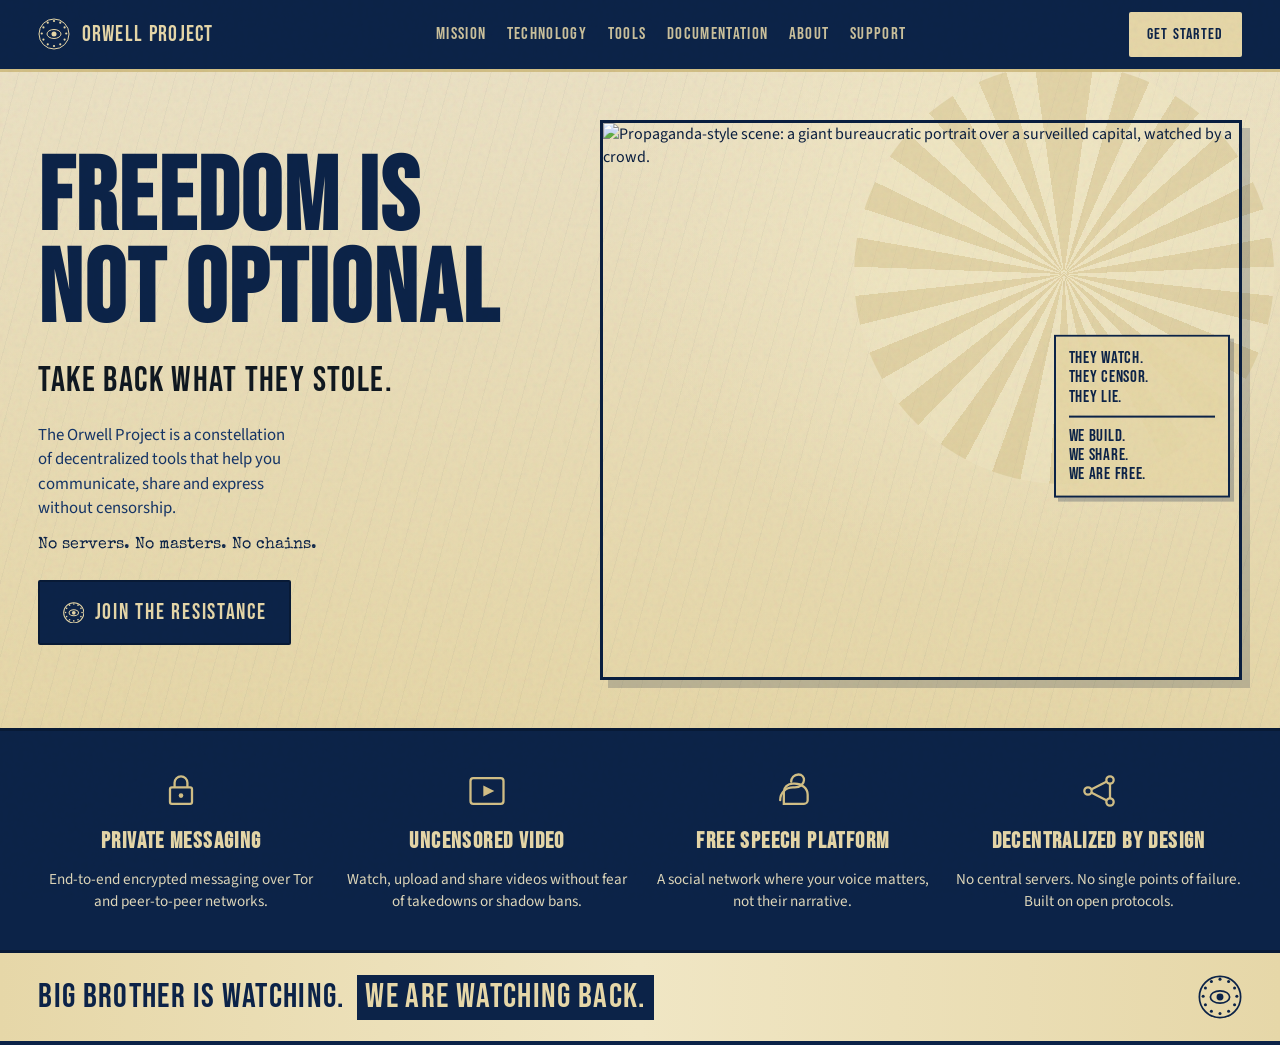
==== index.html @ 7c67a2e1 "Publish public foundation: README, design memory, and UX mockups. Document the threat model and prod" ====
<!DOCTYPE html>
<html lang="en">
  <head>
    <meta charset="UTF-8" />
    <meta name="viewport" content="width=device-width, initial-scale=1.0" />
    <title>Orwell Project — Freedom Is Not Optional</title>
    <meta
      name="description"
      content="A constellation of decentralized tools to communicate, share and express without censorship. No servers. No masters. No chains."
    />
    <link rel="preconnect" href="https://fonts.googleapis.com" />
    <link rel="preconnect" href="https://fonts.gstatic.com" crossorigin />
    <link
      href="https://fonts.googleapis.com/css2?family=Bebas+Neue&family=Special+Elite&family=Source+Sans+3:wght@400;600;700&display=swap"
      rel="stylesheet"
    />
    <link rel="stylesheet" href="styles.css" />
  </head>
  <body>
    <div class="grain" aria-hidden="true"></div>

    <header class="site-header">
      <a class="brand" href="#top" aria-label="Orwell Project home">
        <span class="brand__mark" aria-hidden="true">
          <svg viewBox="0 0 64 64" fill="none" xmlns="http://www.w3.org/2000/svg">
            <circle cx="32" cy="32" r="30" stroke="currentColor" stroke-width="2" />
            <g fill="currentColor">
              <circle cx="32" cy="6" r="2.2" />
              <circle cx="44.5" cy="9.4" r="2.2" />
              <circle cx="53.2" cy="18.8" r="2.2" />
              <circle cx="56.5" cy="31" r="2.2" />
              <circle cx="53.2" cy="43.2" r="2.2" />
              <circle cx="44.5" cy="52.6" r="2.2" />
              <circle cx="32" cy="56" r="2.2" />
              <circle cx="19.5" cy="52.6" r="2.2" />
              <circle cx="10.8" cy="43.2" r="2.2" />
              <circle cx="7.5" cy="31" r="2.2" />
              <circle cx="10.8" cy="18.8" r="2.2" />
              <circle cx="19.5" cy="9.4" r="2.2" />
            </g>
            <ellipse cx="32" cy="32" rx="14" ry="9" stroke="currentColor" stroke-width="2" />
            <circle cx="32" cy="32" r="5" fill="currentColor" />
          </svg>
        </span>
        <span class="brand__name">Orwell Project</span>
      </a>

      <nav class="nav" aria-label="Primary">
        <a href="#mission">Mission</a>
        <a href="#technology">Technology</a>
        <a href="#tools">Tools</a>
        <a href="#documentation">Documentation</a>
        <a href="#about">About</a>
        <a href="#support">Support</a>
      </nav>

      <a class="btn btn--sand" href="#get-started">Get Started</a>
    </header>

    <main id="top">
      <section class="hero">
        <div class="hero__copy">
          <h1 class="hero__title">
            <span class="line">Freedom is</span>
            <span class="line">not optional</span>
          </h1>
          <p class="hero__kicker">Take back what they stole.</p>
          <p class="hero__lead">
            The Orwell Project is a constellation of decentralized tools that help
            you communicate, share and express without censorship.
          </p>
          <p class="hero__credo">No servers. No masters. No chains.</p>
          <a class="btn btn--navy btn--xl" href="#get-started">
            <span class="btn__icon" aria-hidden="true">
              <svg viewBox="0 0 64 64" fill="none" xmlns="http://www.w3.org/2000/svg">
                <circle cx="32" cy="32" r="30" stroke="currentColor" stroke-width="3" />
                <g fill="currentColor">
                  <circle cx="32" cy="6" r="2.4" />
                  <circle cx="44.5" cy="9.4" r="2.4" />
                  <circle cx="53.2" cy="18.8" r="2.4" />
                  <circle cx="56.5" cy="31" r="2.4" />
                  <circle cx="53.2" cy="43.2" r="2.4" />
                  <circle cx="44.5" cy="52.6" r="2.4" />
                  <circle cx="32" cy="56" r="2.4" />
                  <circle cx="19.5" cy="52.6" r="2.4" />
                  <circle cx="10.8" cy="43.2" r="2.4" />
                  <circle cx="7.5" cy="31" r="2.4" />
                  <circle cx="10.8" cy="18.8" r="2.4" />
                  <circle cx="19.5" cy="9.4" r="2.4" />
                </g>
                <ellipse cx="32" cy="32" rx="14" ry="9" stroke="currentColor" stroke-width="3" />
                <circle cx="32" cy="32" r="5.5" fill="currentColor" />
              </svg>
            </span>
            Join the Resistance
          </a>
        </div>

        <div class="hero__art">
          <div class="hero__sunburst" aria-hidden="true"></div>
          <img
            class="hero__image"
            src="assets/hero-propaganda.png"
            alt="Propaganda-style scene: a giant bureaucratic portrait over a surveilled capital, watched by a crowd."
            width="1200"
            height="900"
          />
          <aside class="manifesto" aria-label="Manifesto">
            <p>They watch.<br />They censor.<br />They lie.</p>
            <hr />
            <p>We build.<br />We share.<br />We are free.</p>
          </aside>
        </div>
      </section>

      <section class="pillars" id="tools" aria-label="Core tools">
        <article class="pillar">
          <div class="pillar__icon" aria-hidden="true">
            <svg viewBox="0 0 48 48" fill="none">
              <rect x="12" y="20" width="24" height="18" rx="2" stroke="currentColor" stroke-width="2.5" />
              <path d="M17 20v-5a7 7 0 0 1 14 0v5" stroke="currentColor" stroke-width="2.5" />
              <circle cx="24" cy="29" r="2.5" fill="currentColor" />
            </svg>
          </div>
          <h2>Private Messaging</h2>
          <p>End-to-end encrypted messaging over Tor and peer-to-peer networks.</p>
        </article>

        <article class="pillar">
          <div class="pillar__icon" aria-hidden="true">
            <svg viewBox="0 0 48 48" fill="none">
              <rect x="6" y="10" width="36" height="28" rx="3" stroke="currentColor" stroke-width="2.5" />
              <path d="M20 18v12l12-6-12-6z" fill="currentColor" />
            </svg>
          </div>
          <h2>Uncensored Video</h2>
          <p>Watch, upload and share videos without fear of takedowns or shadow bans.</p>
        </article>

        <article class="pillar">
          <div class="pillar__icon" aria-hidden="true">
            <svg viewBox="0 0 48 48" fill="none">
              <path
                d="M10 34c0-8 6-14 14-14h2c6 0 10-4 10-8 0-3-2-6-6-6-5 0-8 4-8 8"
                stroke="currentColor"
                stroke-width="2.5"
                stroke-linecap="round"
              />
              <path
                d="M14 38h22a4 4 0 0 0 4-4v-6c0-7-6-12-14-12h-2c-6 0-10 4-10 9v13z"
                stroke="currentColor"
                stroke-width="2.5"
              />
            </svg>
          </div>
          <h2>Free Speech Platform</h2>
          <p>A social network where your voice matters, not their narrative.</p>
        </article>

        <article class="pillar">
          <div class="pillar__icon" aria-hidden="true">
            <svg viewBox="0 0 48 48" fill="none">
              <circle cx="12" cy="24" r="4" stroke="currentColor" stroke-width="2.5" />
              <circle cx="36" cy="12" r="4" stroke="currentColor" stroke-width="2.5" />
              <circle cx="36" cy="36" r="4" stroke="currentColor" stroke-width="2.5" />
              <path d="M16 22l16-8M16 26l16 8M36 16v16" stroke="currentColor" stroke-width="2.5" />
            </svg>
          </div>
          <h2>Decentralized by Design</h2>
          <p>No central servers. No single points of failure. Built on open protocols.</p>
        </article>
      </section>

      <section class="watch-bar" aria-label="Closing slogan">
        <p>
          <span>Big Brother is watching.</span>
          <strong>We are watching back.</strong>
        </p>
        <span class="watch-bar__mark" aria-hidden="true">
          <svg viewBox="0 0 64 64" fill="none" xmlns="http://www.w3.org/2000/svg">
            <circle cx="32" cy="32" r="30" stroke="currentColor" stroke-width="2.5" />
            <g fill="currentColor">
              <circle cx="32" cy="6" r="2.2" />
              <circle cx="44.5" cy="9.4" r="2.2" />
              <circle cx="53.2" cy="18.8" r="2.2" />
              <circle cx="56.5" cy="31" r="2.2" />
              <circle cx="53.2" cy="43.2" r="2.2" />
              <circle cx="44.5" cy="52.6" r="2.2" />
              <circle cx="32" cy="56" r="2.2" />
              <circle cx="19.5" cy="52.6" r="2.2" />
              <circle cx="10.8" cy="43.2" r="2.2" />
              <circle cx="7.5" cy="31" r="2.2" />
              <circle cx="10.8" cy="18.8" r="2.2" />
              <circle cx="19.5" cy="9.4" r="2.2" />
            </g>
            <ellipse cx="32" cy="32" rx="14" ry="9" stroke="currentColor" stroke-width="2.5" />
            <circle cx="32" cy="32" r="5" fill="currentColor" />
          </svg>
        </span>
      </section>
    </main>
  </body>
</html>
---- styles.css ----
:root {
  --navy: #0c2348;
  --navy-deep: #081a36;
  --navy-mid: #143466;
  --sand: #e6d7a8;
  --sand-deep: #d2bf86;
  --sand-soft: #f0e6c4;
  --ink: #101820;
  --cream: #ebe1c4;
  --halo: rgba(230, 215, 168, 0.18);

  --font-display: "Bebas Neue", "Arial Narrow", Impact, sans-serif;
  --font-stamp: "Special Elite", "Courier New", monospace;
  --font-body: "Source Sans 3", "Segoe UI", sans-serif;

  --header-h: 4.25rem;
  --radius: 2px;
}

*,
*::before,
*::after {
  box-sizing: border-box;
}

html {
  scroll-behavior: smooth;
}

body {
  margin: 0;
  min-height: 100vh;
  color: var(--navy);
  font-family: var(--font-body);
  background: var(--cream);
  line-height: 1.45;
  overflow-x: hidden;
}

img {
  max-width: 100%;
  display: block;
}

a {
  color: inherit;
  text-decoration: none;
}

.grain {
  pointer-events: none;
  position: fixed;
  inset: 0;
  z-index: 50;
  opacity: 0.14;
  mix-blend-mode: multiply;
  background-image: url("data:image/svg+xml,%3Csvg viewBox='0 0 200 200' xmlns='http://www.w3.org/2000/svg'%3E%3Cfilter id='n'%3E%3CfeTurbulence type='fractalNoise' baseFrequency='0.9' numOctaves='3' stitchTiles='stitch'/%3E%3C/filter%3E%3Crect width='100%25' height='100%25' filter='url(%23n)' opacity='0.55'/%3E%3C/svg%3E");
}

/* ——— Header ——— */

.site-header {
  position: sticky;
  top: 0;
  z-index: 40;
  display: flex;
  align-items: center;
  gap: 1.5rem;
  min-height: var(--header-h);
  padding: 0.75rem clamp(1rem, 3vw, 2.5rem);
  background: var(--navy);
  color: var(--sand);
  border-bottom: 3px solid var(--sand-deep);
}

.brand {
  display: inline-flex;
  align-items: center;
  gap: 0.7rem;
  flex-shrink: 0;
}

.brand__mark {
  width: 2rem;
  height: 2rem;
  color: var(--sand);
}

.brand__mark svg,
.btn__icon svg,
.watch-bar__mark svg,
.pillar__icon svg {
  width: 100%;
  height: 100%;
  display: block;
}

.brand__name {
  font-family: var(--font-display);
  font-size: 1.35rem;
  letter-spacing: 0.06em;
  text-transform: uppercase;
  line-height: 1;
}

.nav {
  display: none;
  flex: 1;
  justify-content: center;
  gap: clamp(0.75rem, 1.6vw, 1.5rem);
  font-family: var(--font-display);
  font-size: 1.05rem;
  letter-spacing: 0.08em;
  text-transform: uppercase;
}

.nav a {
  opacity: 0.88;
  transition: opacity 160ms ease, color 160ms ease;
}

.nav a:hover,
.nav a:focus-visible {
  opacity: 1;
  color: #fff;
}

.btn {
  display: inline-flex;
  align-items: center;
  justify-content: center;
  gap: 0.65rem;
  border: 2px solid transparent;
  border-radius: var(--radius);
  font-family: var(--font-display);
  letter-spacing: 0.08em;
  text-transform: uppercase;
  cursor: pointer;
  transition: transform 160ms ease, background 160ms ease, color 160ms ease,
    box-shadow 160ms ease;
}

.btn:hover,
.btn:focus-visible {
  transform: translateY(-1px);
}

.btn--sand {
  margin-left: auto;
  padding: 0.55rem 1rem;
  background: var(--sand);
  color: var(--navy);
  font-size: 1rem;
  flex-shrink: 0;
}

.btn--sand:hover,
.btn--sand:focus-visible {
  background: #fff1c9;
  box-shadow: 0 0 0 2px var(--sand-deep);
}

.btn--navy {
  background: var(--navy);
  color: var(--sand);
  border-color: var(--navy-deep);
}

.btn--navy:hover,
.btn--navy:focus-visible {
  background: var(--navy-mid);
  box-shadow: 4px 4px 0 var(--sand-deep);
}

.btn--xl {
  padding: 0.95rem 1.4rem;
  font-size: 1.35rem;
}

.btn__icon {
  width: 1.35rem;
  height: 1.35rem;
}

/* ——— Hero ——— */

.hero {
  position: relative;
  display: grid;
  grid-template-columns: 1fr;
  gap: 1.5rem;
  padding: clamp(1.5rem, 4vw, 3rem) clamp(1rem, 3vw, 2.5rem) 2rem;
  background:
    radial-gradient(circle at 78% 18%, var(--sand-soft) 0%, transparent 34%),
    linear-gradient(180deg, var(--cream) 0%, var(--sand) 100%);
  overflow: hidden;
}

.hero::before {
  content: "";
  position: absolute;
  inset: 0;
  background: repeating-linear-gradient(
    105deg,
    transparent 0 18px,
    rgba(12, 35, 72, 0.03) 18px 19px
  );
  pointer-events: none;
}

.hero__copy {
  position: relative;
  z-index: 2;
  max-width: 34rem;
  animation: rise-in 700ms ease both;
}

.hero__title {
  margin: 0;
  font-family: var(--font-display);
  font-size: clamp(3.4rem, 9vw, 6.4rem);
  line-height: 0.9;
  letter-spacing: 0.02em;
  text-transform: uppercase;
  color: var(--navy);
}

.hero__title .line {
  display: block;
}

.hero__kicker {
  margin: 1rem 0 0;
  font-family: var(--font-display);
  font-size: clamp(1.5rem, 3.4vw, 2.2rem);
  letter-spacing: 0.04em;
  text-transform: uppercase;
  color: var(--ink);
}

.hero__lead {
  margin: 1.1rem 0 0;
  max-width: 32ch;
  font-size: 1.05rem;
  color: var(--navy-mid);
}

.hero__credo {
  margin: 0.85rem 0 1.4rem;
  font-family: var(--font-stamp);
  font-size: 1rem;
  color: var(--navy);
}

.hero__art {
  position: relative;
  z-index: 1;
  min-height: 280px;
  animation: fade-slide 900ms ease 120ms both;
}

.hero__sunburst {
  position: absolute;
  inset: -10% -5% auto auto;
  width: min(70%, 420px);
  aspect-ratio: 1;
  border-radius: 50%;
  background: repeating-conic-gradient(
    from 0deg,
    var(--sand-deep) 0deg 8deg,
    var(--sand-soft) 8deg 16deg
  );
  opacity: 0.45;
  filter: blur(0.2px);
  animation: spin-slow 48s linear infinite;
  z-index: 0;
}

.hero__image {
  position: relative;
  z-index: 1;
  width: 100%;
  height: min(58vh, 520px);
  object-fit: cover;
  object-position: center top;
  border: 3px solid var(--navy);
  box-shadow: 8px 8px 0 rgba(12, 35, 72, 0.2);
  filter: grayscale(0.15) contrast(1.05);
}

.manifesto {
  position: absolute;
  right: 0.75rem;
  top: 50%;
  transform: translateY(-40%);
  z-index: 2;
  width: min(42%, 11rem);
  padding: 0.75rem 0.8rem;
  background: rgba(230, 215, 168, 0.92);
  border: 2px solid var(--navy);
  color: var(--navy);
  font-family: var(--font-display);
  font-size: clamp(0.85rem, 2.4vw, 1.05rem);
  line-height: 1.15;
  letter-spacing: 0.04em;
  text-transform: uppercase;
  box-shadow: 4px 4px 0 rgba(12, 35, 72, 0.25);
  animation: stamp-in 800ms ease 350ms both;
}

.manifesto p {
  margin: 0;
}

.manifesto hr {
  border: none;
  border-top: 2px solid var(--navy);
  margin: 0.55rem 0;
}

/* ——— Pillars ——— */

.pillars {
  display: grid;
  grid-template-columns: 1fr;
  gap: 1.75rem;
  padding: 2rem clamp(1rem, 3vw, 2.5rem);
  background: var(--navy);
  color: var(--sand);
  border-top: 3px solid var(--navy-deep);
  border-bottom: 3px solid var(--navy-deep);
}

.pillar {
  text-align: center;
  max-width: 18rem;
  margin-inline: auto;
}

.pillar__icon {
  width: 2.75rem;
  height: 2.75rem;
  margin: 0 auto 0.75rem;
  color: var(--sand-deep);
}

.pillar h2 {
  margin: 0;
  font-family: var(--font-display);
  font-size: 1.45rem;
  letter-spacing: 0.06em;
  text-transform: uppercase;
}

.pillar p {
  margin: 0.55rem 0 0;
  font-size: 0.95rem;
  color: var(--sand-soft);
  opacity: 0.92;
}

/* ——— Watch bar ——— */

.watch-bar {
  display: flex;
  align-items: center;
  justify-content: space-between;
  gap: 1rem;
  padding: 1.35rem clamp(1rem, 3vw, 2.5rem);
  background:
    linear-gradient(90deg, var(--sand) 0%, var(--sand-soft) 50%, var(--sand) 100%);
  color: var(--navy);
  border-bottom: 4px solid var(--navy);
}

.watch-bar p {
  margin: 0;
  display: flex;
  flex-wrap: wrap;
  align-items: center;
  gap: 0.55rem 0.75rem;
  font-family: var(--font-display);
  font-size: clamp(1.35rem, 3.5vw, 2.1rem);
  letter-spacing: 0.04em;
  text-transform: uppercase;
  line-height: 1.1;
}

.watch-bar strong {
  display: inline-block;
  padding: 0.25rem 0.55rem;
  background: var(--navy);
  color: var(--sand);
  font-weight: 400;
}

.watch-bar__mark {
  width: 2.75rem;
  height: 2.75rem;
  flex-shrink: 0;
  color: var(--navy);
}

/* ——— Motion ——— */

@keyframes rise-in {
  from {
    opacity: 0;
    transform: translateY(18px);
  }
  to {
    opacity: 1;
    transform: translateY(0);
  }
}

@keyframes fade-slide {
  from {
    opacity: 0;
    transform: translateX(24px);
  }
  to {
    opacity: 1;
    transform: translateX(0);
  }
}

@keyframes stamp-in {
  from {
    opacity: 0;
    transform: translateY(-40%) scale(1.08) rotate(-2deg);
  }
  to {
    opacity: 1;
    transform: translateY(-40%) scale(1) rotate(0deg);
  }
}

@keyframes spin-slow {
  to {
    transform: rotate(360deg);
  }
}

@media (prefers-reduced-motion: reduce) {
  .hero__copy,
  .hero__art,
  .manifesto,
  .hero__sunburst {
    animation: none !important;
  }

  .btn:hover,
  .btn:focus-visible {
    transform: none;
  }
}

/* ——— Breakpoints ——— */

@media (min-width: 720px) {
  .pillars {
    grid-template-columns: repeat(2, 1fr);
    gap: 2rem 1.5rem;
    padding-block: 2.4rem;
  }

  .pillar {
    margin-inline: 0;
    max-width: none;
  }
}

@media (min-width: 960px) {
  .nav {
    display: flex;
  }

  .hero {
    grid-template-columns: minmax(280px, 0.95fr) minmax(320px, 1.15fr);
    align-items: center;
    gap: 2rem;
    min-height: calc(100vh - var(--header-h) - 11rem);
    padding-top: clamp(2rem, 4vh, 3.5rem);
    padding-bottom: clamp(2rem, 4vh, 3rem);
  }

  .hero__image {
    height: min(64vh, 560px);
  }

  .pillars {
    grid-template-columns: repeat(4, 1fr);
    gap: 1.25rem;
  }
}

@media (max-width: 959px) {
  .site-header {
    flex-wrap: wrap;
  }

  .btn--sand {
    margin-left: 0;
  }
}
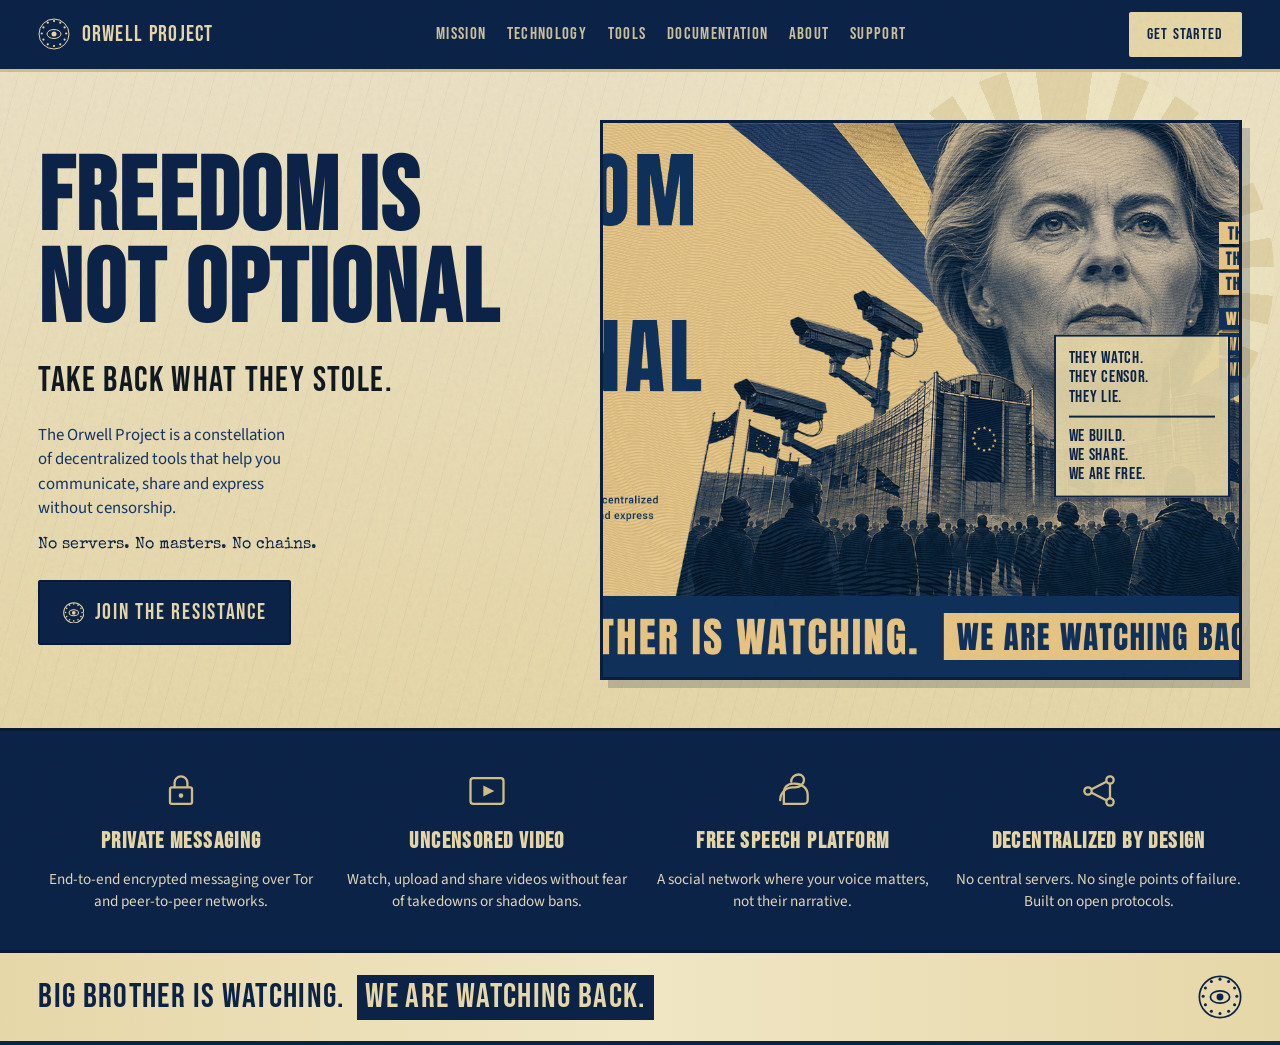
==== commit 5cded592: "Sync repository with local tree: drop removed assets and obsolete SVG placeholders. Point the landin" ====
--- a/index.html
+++ b/index.html
@@ -100,7 +100,7 @@
           <div class="hero__sunburst" aria-hidden="true"></div>
           <img
             class="hero__image"
-            src="assets/hero-propaganda.png"
+            src="assets/Landing%20Page.png"
             alt="Propaganda-style scene: a giant bureaucratic portrait over a surveilled capital, watched by a crowd."
             width="1200"
             height="900"
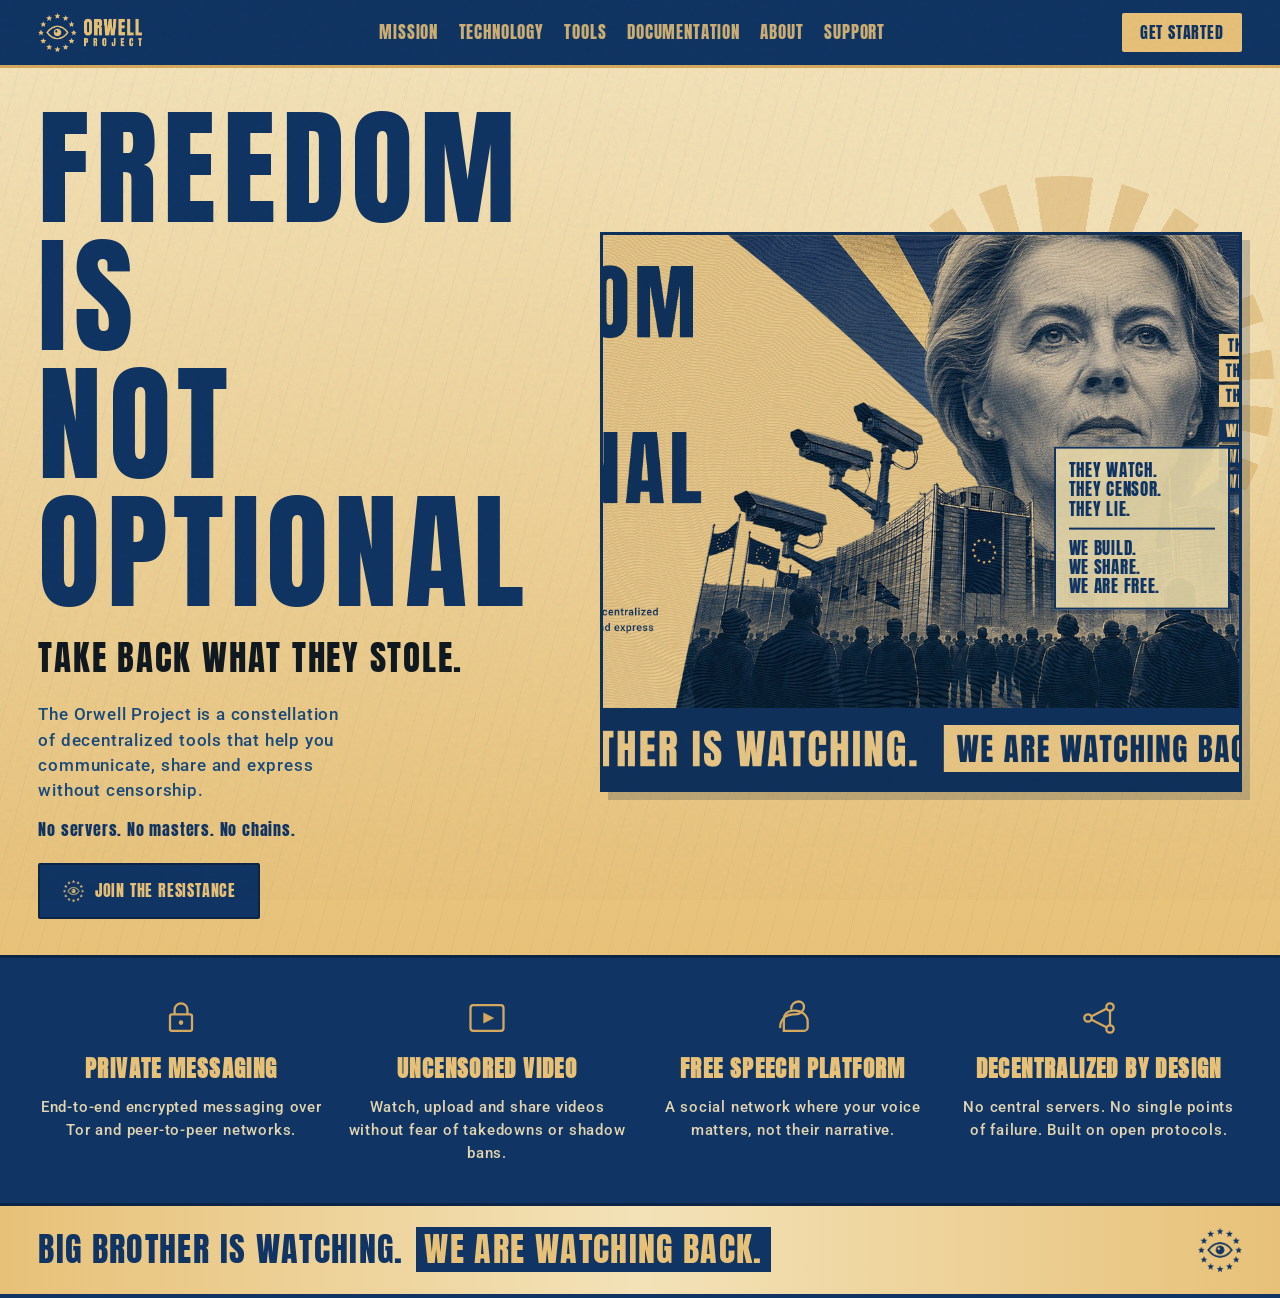
==== commit c3820690: "Ship the modern Courier mockup with Cold War plain-language voice. Separate desktop messaging from t" ====
--- a/index.html
+++ b/index.html
@@ -11,7 +11,7 @@
     <link rel="preconnect" href="https://fonts.googleapis.com" />
     <link rel="preconnect" href="https://fonts.gstatic.com" crossorigin />
     <link
-      href="https://fonts.googleapis.com/css2?family=Bebas+Neue&family=Special+Elite&family=Source+Sans+3:wght@400;600;700&display=swap"
+      href="https://fonts.googleapis.com/css2?family=Anton&family=Roboto:wght@500&display=swap"
       rel="stylesheet"
     />
     <link rel="stylesheet" href="styles.css" />
@@ -21,28 +21,13 @@
 
     <header class="site-header">
       <a class="brand" href="#top" aria-label="Orwell Project home">
-        <span class="brand__mark" aria-hidden="true">
-          <svg viewBox="0 0 64 64" fill="none" xmlns="http://www.w3.org/2000/svg">
-            <circle cx="32" cy="32" r="30" stroke="currentColor" stroke-width="2" />
-            <g fill="currentColor">
-              <circle cx="32" cy="6" r="2.2" />
-              <circle cx="44.5" cy="9.4" r="2.2" />
-              <circle cx="53.2" cy="18.8" r="2.2" />
-              <circle cx="56.5" cy="31" r="2.2" />
-              <circle cx="53.2" cy="43.2" r="2.2" />
-              <circle cx="44.5" cy="52.6" r="2.2" />
-              <circle cx="32" cy="56" r="2.2" />
-              <circle cx="19.5" cy="52.6" r="2.2" />
-              <circle cx="10.8" cy="43.2" r="2.2" />
-              <circle cx="7.5" cy="31" r="2.2" />
-              <circle cx="10.8" cy="18.8" r="2.2" />
-              <circle cx="19.5" cy="9.4" r="2.2" />
-            </g>
-            <ellipse cx="32" cy="32" rx="14" ry="9" stroke="currentColor" stroke-width="2" />
-            <circle cx="32" cy="32" r="5" fill="currentColor" />
-          </svg>
-        </span>
-        <span class="brand__name">Orwell Project</span>
+        <img
+          class="brand__logo"
+          src="assets/brand/logo-main-yellow.png"
+          alt="Orwell Project"
+          width="200"
+          height="48"
+        />
       </a>
 
       <nav class="nav" aria-label="Primary">
@@ -71,27 +56,14 @@
           </p>
           <p class="hero__credo">No servers. No masters. No chains.</p>
           <a class="btn btn--navy btn--xl" href="#get-started">
-            <span class="btn__icon" aria-hidden="true">
-              <svg viewBox="0 0 64 64" fill="none" xmlns="http://www.w3.org/2000/svg">
-                <circle cx="32" cy="32" r="30" stroke="currentColor" stroke-width="3" />
-                <g fill="currentColor">
-                  <circle cx="32" cy="6" r="2.4" />
-                  <circle cx="44.5" cy="9.4" r="2.4" />
-                  <circle cx="53.2" cy="18.8" r="2.4" />
-                  <circle cx="56.5" cy="31" r="2.4" />
-                  <circle cx="53.2" cy="43.2" r="2.4" />
-                  <circle cx="44.5" cy="52.6" r="2.4" />
-                  <circle cx="32" cy="56" r="2.4" />
-                  <circle cx="19.5" cy="52.6" r="2.4" />
-                  <circle cx="10.8" cy="43.2" r="2.4" />
-                  <circle cx="7.5" cy="31" r="2.4" />
-                  <circle cx="10.8" cy="18.8" r="2.4" />
-                  <circle cx="19.5" cy="9.4" r="2.4" />
-                </g>
-                <ellipse cx="32" cy="32" rx="14" ry="9" stroke="currentColor" stroke-width="3" />
-                <circle cx="32" cy="32" r="5.5" fill="currentColor" />
-              </svg>
-            </span>
+            <img
+              class="btn__icon"
+              src="assets/brand/eye-yellow.png"
+              alt=""
+              width="22"
+              height="22"
+              aria-hidden="true"
+            />
             Join the Resistance
           </a>
         </div>
@@ -176,27 +148,14 @@
           <span>Big Brother is watching.</span>
           <strong>We are watching back.</strong>
         </p>
-        <span class="watch-bar__mark" aria-hidden="true">
-          <svg viewBox="0 0 64 64" fill="none" xmlns="http://www.w3.org/2000/svg">
-            <circle cx="32" cy="32" r="30" stroke="currentColor" stroke-width="2.5" />
-            <g fill="currentColor">
-              <circle cx="32" cy="6" r="2.2" />
-              <circle cx="44.5" cy="9.4" r="2.2" />
-              <circle cx="53.2" cy="18.8" r="2.2" />
-              <circle cx="56.5" cy="31" r="2.2" />
-              <circle cx="53.2" cy="43.2" r="2.2" />
-              <circle cx="44.5" cy="52.6" r="2.2" />
-              <circle cx="32" cy="56" r="2.2" />
-              <circle cx="19.5" cy="52.6" r="2.2" />
-              <circle cx="10.8" cy="43.2" r="2.2" />
-              <circle cx="7.5" cy="31" r="2.2" />
-              <circle cx="10.8" cy="18.8" r="2.2" />
-              <circle cx="19.5" cy="9.4" r="2.2" />
-            </g>
-            <ellipse cx="32" cy="32" rx="14" ry="9" stroke="currentColor" stroke-width="2.5" />
-            <circle cx="32" cy="32" r="5" fill="currentColor" />
-          </svg>
-        </span>
+        <img
+          class="watch-bar__mark"
+          src="assets/brand/eye-blue.png"
+          alt=""
+          width="44"
+          height="44"
+          aria-hidden="true"
+        />
       </section>
     </main>
   </body>
--- a/styles.css
+++ b/styles.css
@@ -1,17 +1,27 @@
 :root {
-  --navy: #0c2348;
-  --navy-deep: #081a36;
-  --navy-mid: #143466;
-  --sand: #e6d7a8;
-  --sand-deep: #d2bf86;
-  --sand-soft: #f0e6c4;
+  /* Figma — primary */
+  --european-yellow: #e7c178;
+  --european-blue: #103463;
+
+  /* Aliases used across UI */
+  --navy: var(--european-blue);
+  --navy-deep: #0b2448;
+  --navy-mid: #1a4a7a;
+  --sand: var(--european-yellow);
+  --sand-deep: #d4a85e;
+  --sand-soft: #f3e2b8;
   --ink: #101820;
-  --cream: #ebe1c4;
-  --halo: rgba(230, 215, 168, 0.18);
-
-  --font-display: "Bebas Neue", "Arial Narrow", Impact, sans-serif;
-  --font-stamp: "Special Elite", "Courier New", monospace;
-  --font-body: "Source Sans 3", "Segoe UI", sans-serif;
+  --cream: #f3e2b8;
+  --halo: rgba(231, 193, 120, 0.18);
+
+  /* Figma — type */
+  --font-display: "Anton", Impact, "Arial Narrow", sans-serif;
+  --font-body: "Roboto", "Segoe UI", sans-serif;
+  --font-stamp: var(--font-display);
+  --lh-h1: 1;
+  --lh-button: 1.11;
+  --lh-text: 1.5;
+  --tracking: 0.05em;
 
   --header-h: 4.25rem;
   --radius: 2px;
@@ -32,8 +42,11 @@
   min-height: 100vh;
   color: var(--navy);
   font-family: var(--font-body);
+  font-weight: 500;
+  font-size: 16px;
+  letter-spacing: var(--tracking);
   background: var(--cream);
-  line-height: 1.45;
+  line-height: var(--lh-text);
   overflow-x: hidden;
 }
 
@@ -76,31 +89,22 @@
 .brand {
   display: inline-flex;
   align-items: center;
-  gap: 0.7rem;
   flex-shrink: 0;
 }
 
-.brand__mark {
-  width: 2rem;
-  height: 2rem;
-  color: var(--sand);
-}
-
-.brand__mark svg,
-.btn__icon svg,
-.watch-bar__mark svg,
+.brand__logo {
+  display: block;
+  height: 2.4rem;
+  width: auto;
+  max-width: min(220px, 42vw);
+  object-fit: contain;
+  background: transparent;
+}
+
 .pillar__icon svg {
   width: 100%;
   height: 100%;
   display: block;
-}
-
-.brand__name {
-  font-family: var(--font-display);
-  font-size: 1.35rem;
-  letter-spacing: 0.06em;
-  text-transform: uppercase;
-  line-height: 1;
 }
 
 .nav {
@@ -110,7 +114,8 @@
   gap: clamp(0.75rem, 1.6vw, 1.5rem);
   font-family: var(--font-display);
   font-size: 1.05rem;
-  letter-spacing: 0.08em;
+  font-weight: 400;
+  letter-spacing: var(--tracking);
   text-transform: uppercase;
 }
 
@@ -133,7 +138,10 @@
   border: 2px solid transparent;
   border-radius: var(--radius);
   font-family: var(--font-display);
-  letter-spacing: 0.08em;
+  font-size: 16px;
+  font-weight: 400;
+  line-height: var(--lh-button);
+  letter-spacing: var(--tracking);
   text-transform: uppercase;
   cursor: pointer;
   transition: transform 160ms ease, background 160ms ease, color 160ms ease,
@@ -150,7 +158,6 @@
   padding: 0.55rem 1rem;
   background: var(--sand);
   color: var(--navy);
-  font-size: 1rem;
   flex-shrink: 0;
 }
 
@@ -174,12 +181,14 @@
 
 .btn--xl {
   padding: 0.95rem 1.4rem;
-  font-size: 1.35rem;
 }
 
 .btn__icon {
   width: 1.35rem;
   height: 1.35rem;
+  object-fit: contain;
+  flex-shrink: 0;
+  background: transparent;
 }
 
 /* ——— Hero ——— */
@@ -218,9 +227,10 @@
 .hero__title {
   margin: 0;
   font-family: var(--font-display);
-  font-size: clamp(3.4rem, 9vw, 6.4rem);
-  line-height: 0.9;
-  letter-spacing: 0.02em;
+  font-size: clamp(3.5rem, 10vw, 8rem);
+  font-weight: 400;
+  line-height: var(--lh-h1);
+  letter-spacing: var(--tracking);
   text-transform: uppercase;
   color: var(--navy);
 }
@@ -233,7 +243,8 @@
   margin: 1rem 0 0;
   font-family: var(--font-display);
   font-size: clamp(1.5rem, 3.4vw, 2.2rem);
-  letter-spacing: 0.04em;
+  font-weight: 400;
+  letter-spacing: var(--tracking);
   text-transform: uppercase;
   color: var(--ink);
 }
@@ -398,7 +409,8 @@
   width: 2.75rem;
   height: 2.75rem;
   flex-shrink: 0;
-  color: var(--navy);
+  object-fit: contain;
+  background: transparent;
 }
 
 /* ——— Motion ——— */
